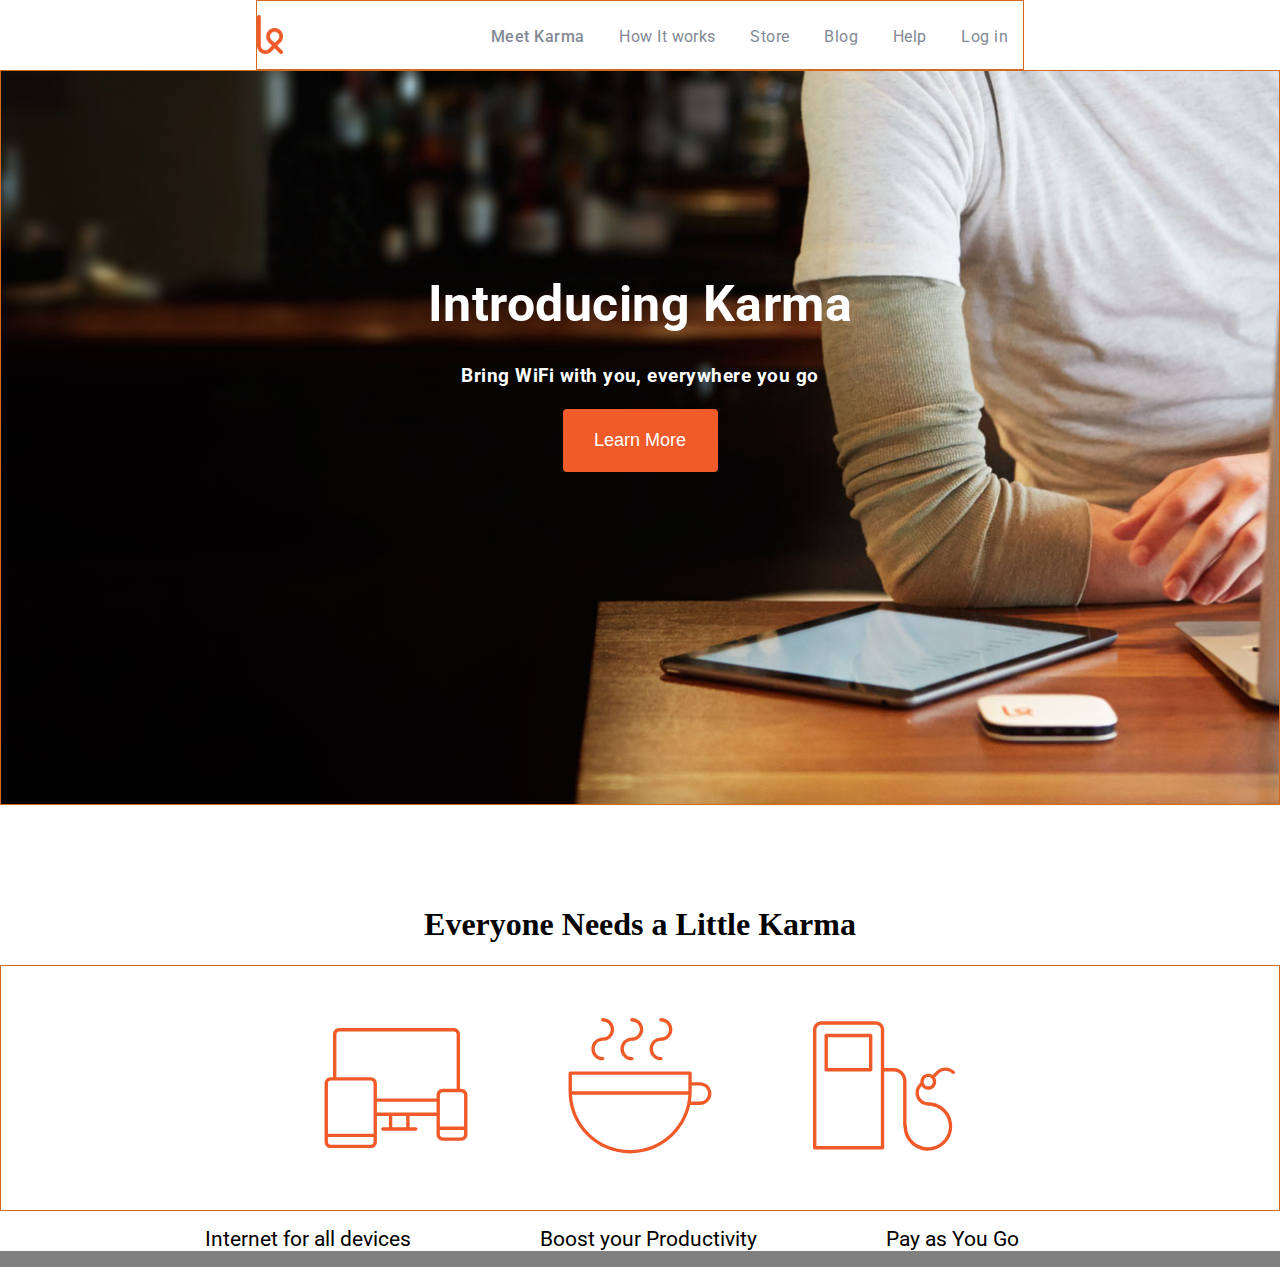
==== indexThinkFul.html @ de85fd3c "complete message" ====
<!DOCTYPE html>
<html lang="en">
<head>
	<link rel="normalize css" href="css/normalize.css">
	<link rel="stylesheet" href="css/style.css">
	<link href='http://fonts.googleapis.com/css?family=Roboto:400,500,300' rel='stylesheet' type='text/css'>
	<meta charset="UTF-8">
	<link href='https://fonts.googleapis.com/css?family=Lato' rel='stylesheet' type='text/css'>

	<title>Karma</title>
</head>
	<nav class="top-navigation">
		<div class="content">
			<ul class="links">
			    <li class="active"><a href="">Meet Karma</a></li>
			    <li class="inactive"><a href="">How It works</a></li>
			    <li class="inactive"><a href="">Store</a></li>
			    <li class="inactive"><a href="">Blog</a></li>
			    <li class="inactive"><a href="">Help</a></li>
			    <li class="inactive"><a href="">Log in</a></li>
			</ul>
			<img class="logo" src="images/karmalogo.jpeg" alt="Karma" width="26;" style="padding-top:14px">	
		</div>
	</nav>	
<body>
	<div class="introduction" class=middleportion>
		<h1 class="introductiontext">Introducing Karma</h1>
		<h3>Bring WiFi with you, everywhere you go</h3>
		<a href=""><button class="learnmore">Learn More</button></a>

	</div>

	<section class="iconpart">
		<h1>Everyone Needs a Little Karma</h1>
		<div class="devices">
			<img src="images/devices.svg" alt="devices">
			<img src="images/coffee.svg" alt="coffee">
			<img src="images/refill.svg" alt="refill">
		</div>
			<ul class="iconslist">
				<li>Internet for all devices</li>
				<li>Boost your Productivity</li>
				<li>Pay as You Go</li>
			</ul>
	</section>

<footer>
</footer>

</body>
</html>
---- css/style.css ----
html {
  box-sizing: border-box;
}
*, *:before, *:after {
  box-sizing: inherit;
}

body {
    background-color: grey;
    margin:0;
    padding:0;
}

div {
    border: 1px solid Chocolate;
}

.top-navigation{
	background-color: #fff;	
	box-sizing:border-box;
}

.top-navigation > .content {
	width:60%;
	height:4.375rem;
	margin: 0 auto;
	font-family: 'Roboto', sans-serif;
	font-size: 16px;
	color: #838994;
	letter-spacing: 0.03em;
	-webkit-font-smoothing


}

.links {
	float:right;

}

.links > li{
	display:inline-block;
	margin:10px 15px;
	
}

li > a:link, 
a:visited{
	text-decoration: none;
	color:#838994;
}

.top-navigation .links > .active {
	color: #4c5058;
    font-weight: 500;
}

li >a:hover{
	color:black;
}

.introduction {
	background-image:url(../images/backgroundimage.jpg);
	background-position:center bottom;
	height:45.938rem;
	background-repeat:no-repeat;
  	background-size:cover;
  	text-align:center;
  	font-family: 'Roboto', sans-serif;
  	font-weight:50;
  	letter-spacing: 0.03em;
	-webkit-font-smoothing;
	padding-top:10em;
	margin:0;

}

.introduction > h1, h3{
	color:white;
	padding: 0.2em 0;
	
}

.introductiontext{
	margin-bottom: .2em;
	font-size:50px;
}

.learnmore{
	width: 9.688rem;
	border-radius: 4px;
	border-style: none;
	background-color: #f15a29;
	color:white;
	font-size: 1.125rem;
	padding: 1.3rem 1.5rem;
	cursor:pointer;
}

.learnmore:hover {
	background-color:#b34700;

}

.iconpart{
	text-align:center;
	padding-top:5em;
	background-color: white;
}

.devices{
	display:inline block;
	text-decoration: none;
	font-family:'Roboto', sans-serif;
	width:auto;
	height:auto;

}

.devices > img {
	padding:3em;
	height:15em;
	
}

.iconslist{
	margin-right:6em;

}

.iconslist > li {
	font-family:'Roboto', sans-serif;
	font-size:1.3em;
	display:inline-block;
	padding:0em 3em;

}
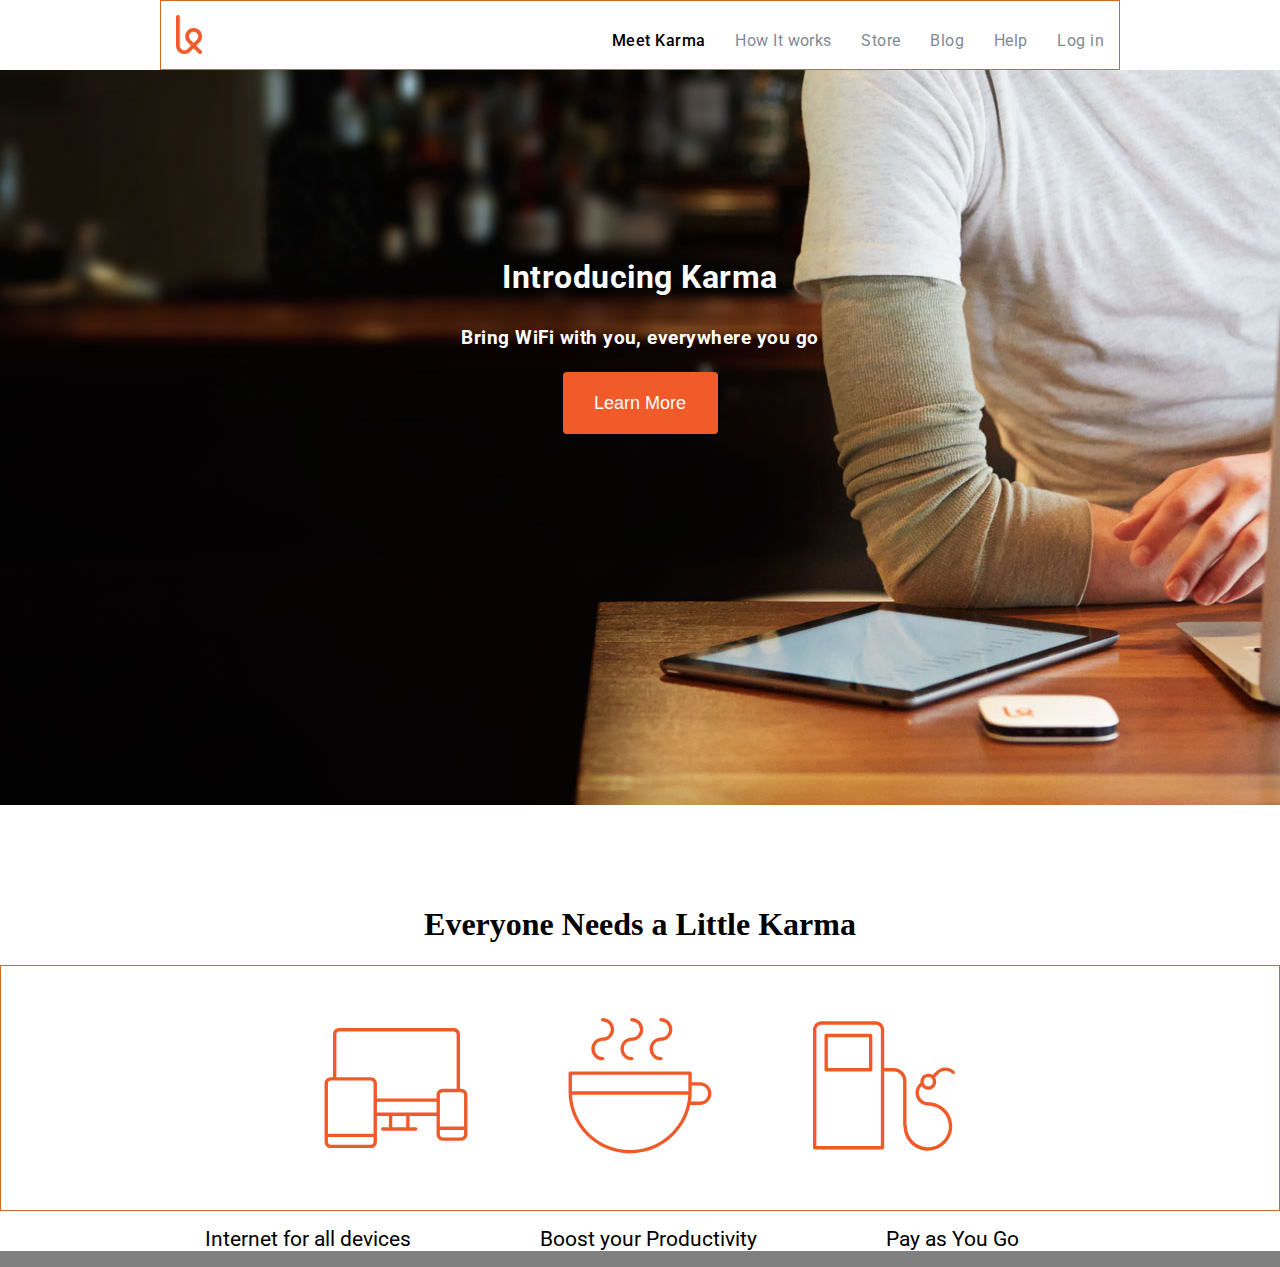
==== commit f1fd3f9c: "message complete" ====
--- a/indexThinkFul.html
+++ b/indexThinkFul.html
@@ -3,33 +3,32 @@
 <head>
 	<link rel="normalize css" href="css/normalize.css">
 	<link rel="stylesheet" href="css/style.css">
+	<link href="//maxcdn.bootstrapcdn.com/font-awesome/4.2.0/css/font-awesome.min.css" rel="stylesheet">
 	<link href='http://fonts.googleapis.com/css?family=Roboto:400,500,300' rel='stylesheet' type='text/css'>
 	<meta charset="UTF-8">
 	<link href='https://fonts.googleapis.com/css?family=Lato' rel='stylesheet' type='text/css'>
 
 	<title>Karma</title>
 </head>
+<body>	
 	<nav class="top-navigation">
 		<div class="content">
 			<ul class="links">
-			    <li class="active"><a href="">Meet Karma</a></li>
-			    <li class="inactive"><a href="">How It works</a></li>
-			    <li class="inactive"><a href="">Store</a></li>
-			    <li class="inactive"><a href="">Blog</a></li>
-			    <li class="inactive"><a href="">Help</a></li>
-			    <li class="inactive"><a href="">Log in</a></li>
+			    <li class="active">Meet Karma</li>
+			    <li>How It works</li>
+			    <li>Store</li>
+			    <li>Blog</li>
+			    <li>Help</li>
+			    <li>Log in</li>
 			</ul>
-			<img class="logo" src="images/karmalogo.jpeg" alt="Karma" width="26;" style="padding-top:14px">	
+			<img class="logo" src="images/karmalogo.jpeg" alt="Karma" width="26;">
 		</div>
 	</nav>	
-<body>
-	<div class="introduction" class=middleportion>
-		<h1 class="introductiontext">Introducing Karma</h1>
-		<h3>Bring WiFi with you, everywhere you go</h3>
-		<a href=""><button class="learnmore">Learn More</button></a>
-
-	</div>
-
+	<section class="introduction">
+			<h1 class="content">Introducing Karma</h1>
+			<h3>Bring WiFi with you, everywhere you go</h3>
+			<a href=""><button class="learnmore">Learn More</button></a>
+	</section>
 	<section class="iconpart">
 		<h1>Everyone Needs a Little Karma</h1>
 		<div class="devices">
--- a/css/style.css
+++ b/css/style.css
@@ -21,50 +21,45 @@
 }
 
 .top-navigation > .content {
-	width:60%;
+	width:60rem;
+	padding: 14px 15px;
 	height:4.375rem;
 	margin: 0 auto;
-	font-family: 'Roboto', sans-serif;
-	font-size: 16px;
-	color: #838994;
-	letter-spacing: 0.03em;
-	-webkit-font-smoothing
-
 
 }
 
-.links {
+.top-navigation .links {
 	float:right;
+	font-family: 'Roboto', sans-serif;
+	color: #838994;
+	font-size: 16px;
+	letter-spacing: 0.03em;
+	-webkit-font-smoothing:antialiased;
 
 }
 
-.links > li{
+.top-navigation .links li{
 	display:inline-block;
-	margin:10px 15px;
+	margin-left:25px;
 	
 }
 
-li > a:link, 
-a:visited{
-	text-decoration: none;
-	color:#838994;
+.top-navigation .links .active {
+	color: black;
+    font-weight: 500;	
 }
 
-.top-navigation .links > .active {
-	color: #4c5058;
-    font-weight: 500;
-}
-
-li >a:hover{
-	color:black;
+.top-navigation .links li:hover {
+    cursor: pointer;
+    color: #333333;
 }
 
 .introduction {
 	background-image:url(../images/backgroundimage.jpg);
 	background-position:center bottom;
-	height:45.938rem;
 	background-repeat:no-repeat;
   	background-size:cover;
+  	height:45.938rem;
   	text-align:center;
   	font-family: 'Roboto', sans-serif;
   	font-weight:50;
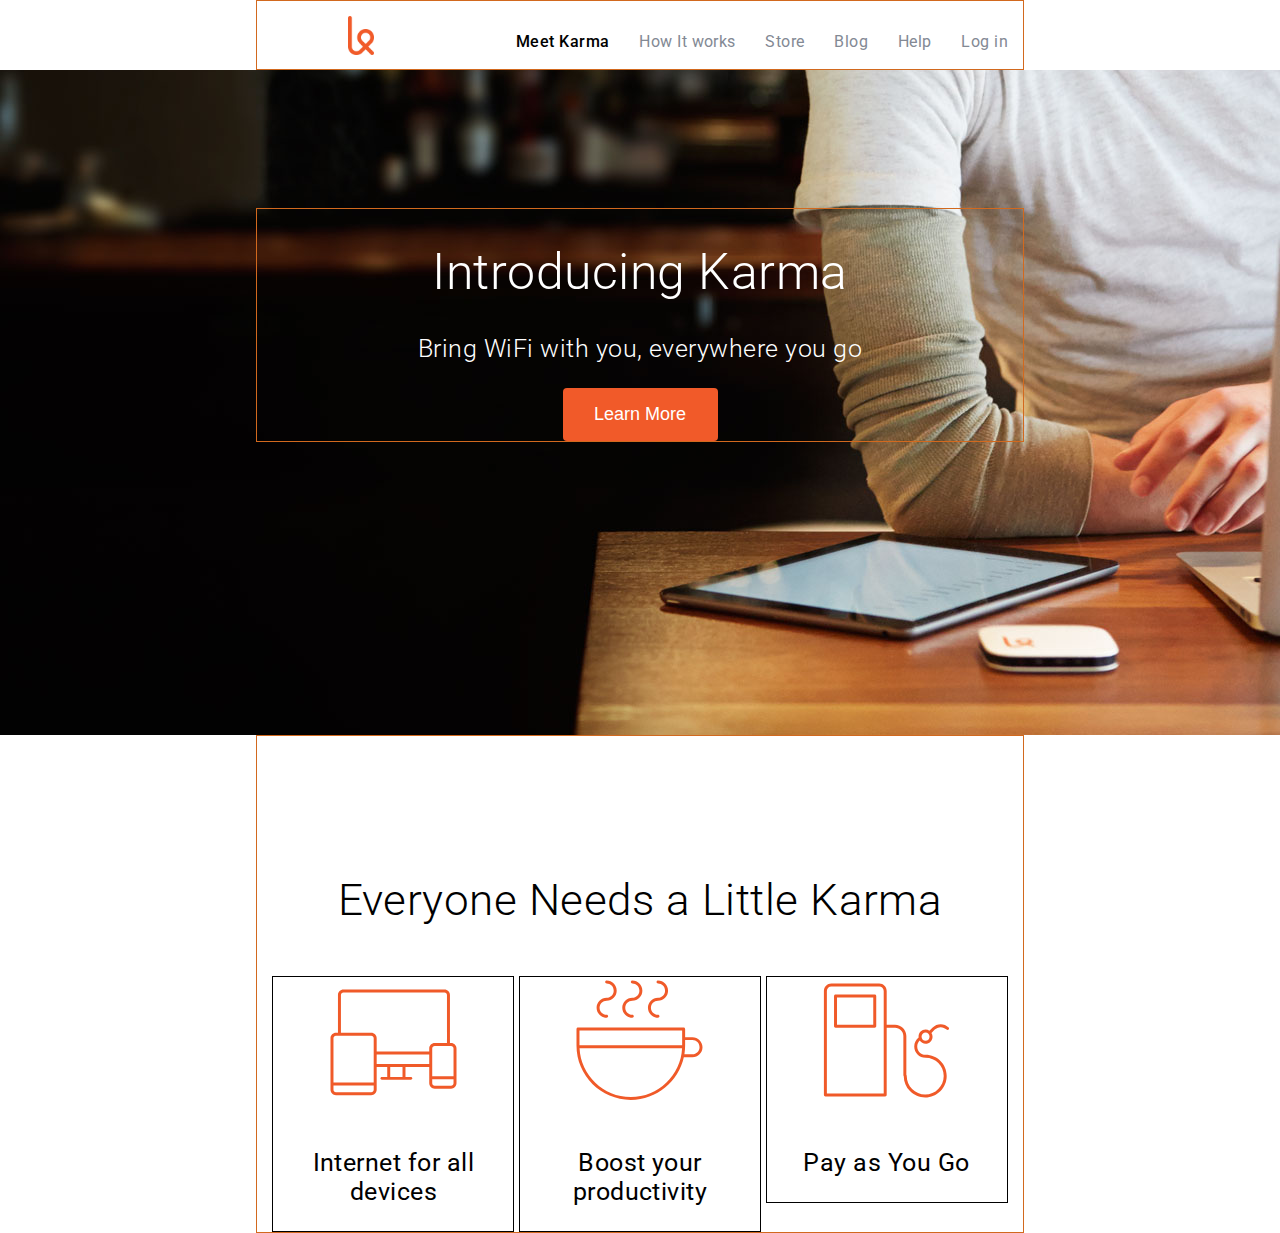
==== commit 54ba16a6: "message complete" ====
--- a/indexThinkFul.html
+++ b/indexThinkFul.html
@@ -25,22 +25,28 @@
 		</div>
 	</nav>	
 	<section class="introduction">
-			<h1 class="content">Introducing Karma</h1>
+		<div class="content">	
+			<h1>Introducing Karma</h1>
 			<h3>Bring WiFi with you, everywhere you go</h3>
-			<a href=""><button class="learnmore">Learn More</button></a>
+			<button>Learn More</button>
+		</div>
 	</section>
-	<section class="iconpart">
-		<h1>Everyone Needs a Little Karma</h1>
-		<div class="devices">
-			<img src="images/devices.svg" alt="devices">
-			<img src="images/coffee.svg" alt="coffee">
-			<img src="images/refill.svg" alt="refill">
-		</div>
-			<ul class="iconslist">
-				<li>Internet for all devices</li>
-				<li>Boost your Productivity</li>
-				<li>Pay as You Go</li>
-			</ul>
+	<section class="cases">
+		<div class="content">
+			<h2>Everyone Needs a Little Karma</h2>
+			<div class="devices">
+				<image src="images/devices.svg">
+				<h3>Internet for all devices</h3>
+			</div>
+			<div class="devices">
+				<image src="images/coffee.svg">
+				<h3>Boost your productivity</h3>
+			</div>
+			<div class="devices">
+				<image src="images/refill.svg">
+				<h3>Pay as You Go</h3>
+			</div>
+		</div>	
 	</section>
 
 <footer>
--- a/css/style.css
+++ b/css/style.css
@@ -6,9 +6,12 @@
 }
 
 body {
-    background-color: grey;
+    background-color: white;
     margin:0;
     padding:0;
+    font-family: 'Roboto', sans-serif;
+    letter-spacing: 0.03em;
+	-webkit-font-smoothing:antialiased;
 }
 
 div {
@@ -17,24 +20,28 @@
 
 .top-navigation{
 	background-color: #fff;	
-	box-sizing:border-box;
+	position:fixed;
+	width:100%;
+	z-index:9999;
 }
 
-.top-navigation > .content {
-	width:60rem;
-	padding: 14px 15px;
+.content{	
+	margin: 0 auto;
+	width:60%;
+	padding: 0 0.938rem;
+	box-sizing:border-box;
+	text-align:center;
+}
+
+.top-navigation .content {
 	height:4.375rem;
-	margin: 0 auto;
-
+	padding-top: 15px;
 }
 
 .top-navigation .links {
 	float:right;
-	font-family: 'Roboto', sans-serif;
 	color: #838994;
 	font-size: 16px;
-	letter-spacing: 0.03em;
-	-webkit-font-smoothing:antialiased;
 
 }
 
@@ -60,74 +67,66 @@
 	background-repeat:no-repeat;
   	background-size:cover;
   	height:45.938rem;
-  	text-align:center;
-  	font-family: 'Roboto', sans-serif;
-  	font-weight:50;
-  	letter-spacing: 0.03em;
-	-webkit-font-smoothing;
-	padding-top:10em;
-	margin:0;
+  	overflow:auto;
 
 }
 
-.introduction > h1, h3{
-	color:white;
-	padding: 0.2em 0;
-	
+.introduction .content {
+	margin-top: 13em;
+  	font-weight:50;
+  	color:white;
 }
 
-.introductiontext{
-	margin-bottom: .2em;
-	font-size:50px;
+.introduction h1 {
+	font-size:3.125rem;
+	font-weight:300;
 }
 
-.learnmore{
+.introduction h3 {
+	font-size:1.563rem;
+	font-weight:300;
+}
+
+button {
 	width: 9.688rem;
 	border-radius: 4px;
 	border-style: none;
 	background-color: #f15a29;
 	color:white;
 	font-size: 1.125rem;
-	padding: 1.3rem 1.5rem;
-	cursor:pointer;
+	padding: 1rem 1.5rem;
 }
 
-.learnmore:hover {
+button:hover {
+	cursor:pointer;
 	background-color:#b34700;
 
 }
 
-.iconpart{
-	text-align:center;
-	padding-top:5em;
-	background-color: white;
+.cases h2 {
+	font-size:2.75rem;
+	font-weight:300;
+	margin:8.625rem 0 3.125rem 0;
 }
 
-.devices{
-	display:inline block;
-	text-decoration: none;
-	font-family:'Roboto', sans-serif;
-	width:auto;
-	height:auto;
+.cases .content .devices {
+	width:32.9%;
+	display:inline-block;
+	/*styles ot assist with debugging */
+	border: 1px solid black;
+	box-sizing:border-box;
+	vertical-align: top;
 
 }
 
-.devices > img {
-	padding:3em;
-	height:15em;
-	
+.cases .content .devices img {
+	height:127px;
+	width:127px;
 }
 
-.iconslist{
-	margin-right:6em;
-
+.cases .content .devices h3 {
+	margin-top: 2.5rem;
+	font-size: 1.563rem;
+	font-weight: 400;
+	vertical-align:text-top;
 }
-
-.iconslist > li {
-	font-family:'Roboto', sans-serif;
-	font-size:1.3em;
-	display:inline-block;
-	padding:0em 3em;
-
-}
-
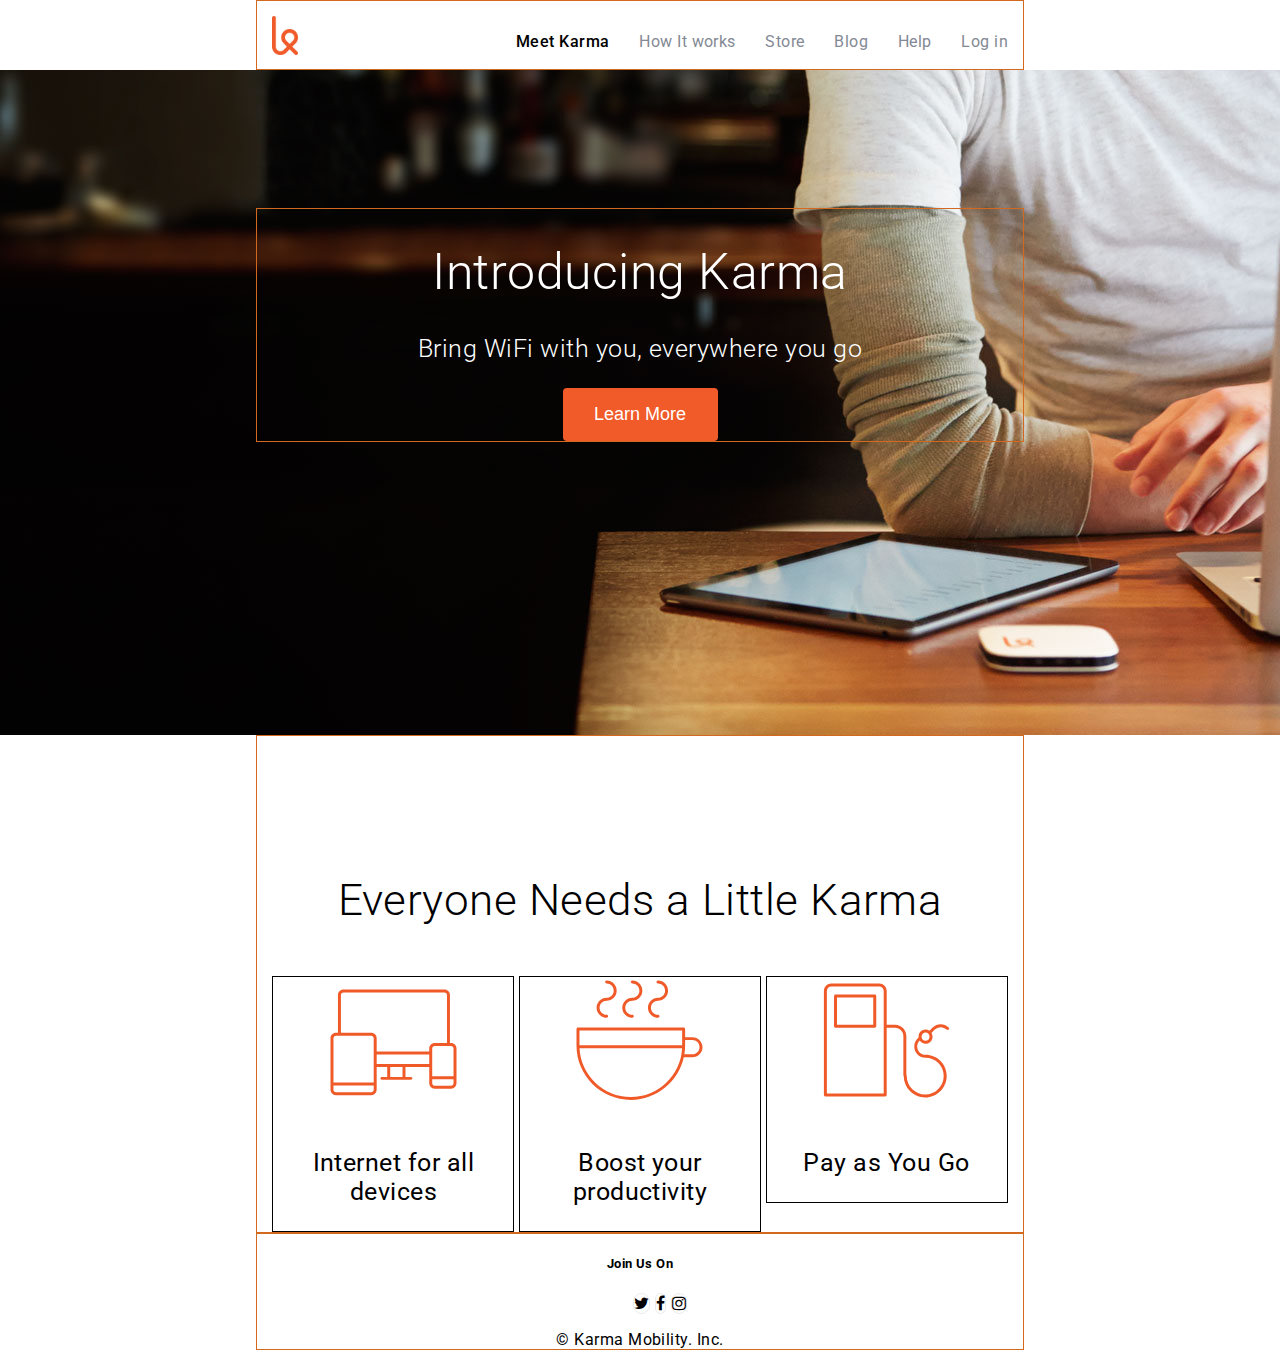
==== commit 84568f43: "footer additions" ====
--- a/indexThinkFul.html
+++ b/indexThinkFul.html
@@ -3,8 +3,8 @@
 <head>
 	<link rel="normalize css" href="css/normalize.css">
 	<link rel="stylesheet" href="css/style.css">
-	<link href="//maxcdn.bootstrapcdn.com/font-awesome/4.2.0/css/font-awesome.min.css" rel="stylesheet">
-	<link href='http://fonts.googleapis.com/css?family=Roboto:400,500,300' rel='stylesheet' type='text/css'>
+	<link href="https://maxcdn.bootstrapcdn.com/font-awesome/4.2.0/css/font-awesome.min.css" rel="stylesheet">
+	<link href='https://fonts.googleapis.com/css?family=Roboto:400,500,300' rel='stylesheet' type='text/css'>
 	<meta charset="UTF-8">
 	<link href='https://fonts.googleapis.com/css?family=Lato' rel='stylesheet' type='text/css'>
 
@@ -50,6 +50,15 @@
 	</section>
 
 <footer>
+	<div class="content">
+		<h5>Join Us On</h5>
+		<ul class="socialicons">
+			<li><i class="fa fa-twitter"></i></li>
+			<li><i class="fa fa-facebook"></i></li>
+			<li><i class="fa fa-instagram"></i></li>
+		</ul>	
+		<span class="copy">© Karma Mobility. Inc.</span>
+	</div>
 </footer>
 
 </body>
--- a/css/style.css
+++ b/css/style.css
@@ -36,6 +36,10 @@
 .top-navigation .content {
 	height:4.375rem;
 	padding-top: 15px;
+}
+
+.top-navigation .content .logo {
+	float:left;
 }
 
 .top-navigation .links {
@@ -130,3 +134,13 @@
 	font-weight: 400;
 	vertical-align:text-top;
 }
+
+footer ul.socialicons {
+	list-style-type: none;
+}
+
+footer .socialicons li{
+	display:inline-block;
+	border: 1px solid #eaebec;
+	border-radius: 1.25rem;
+}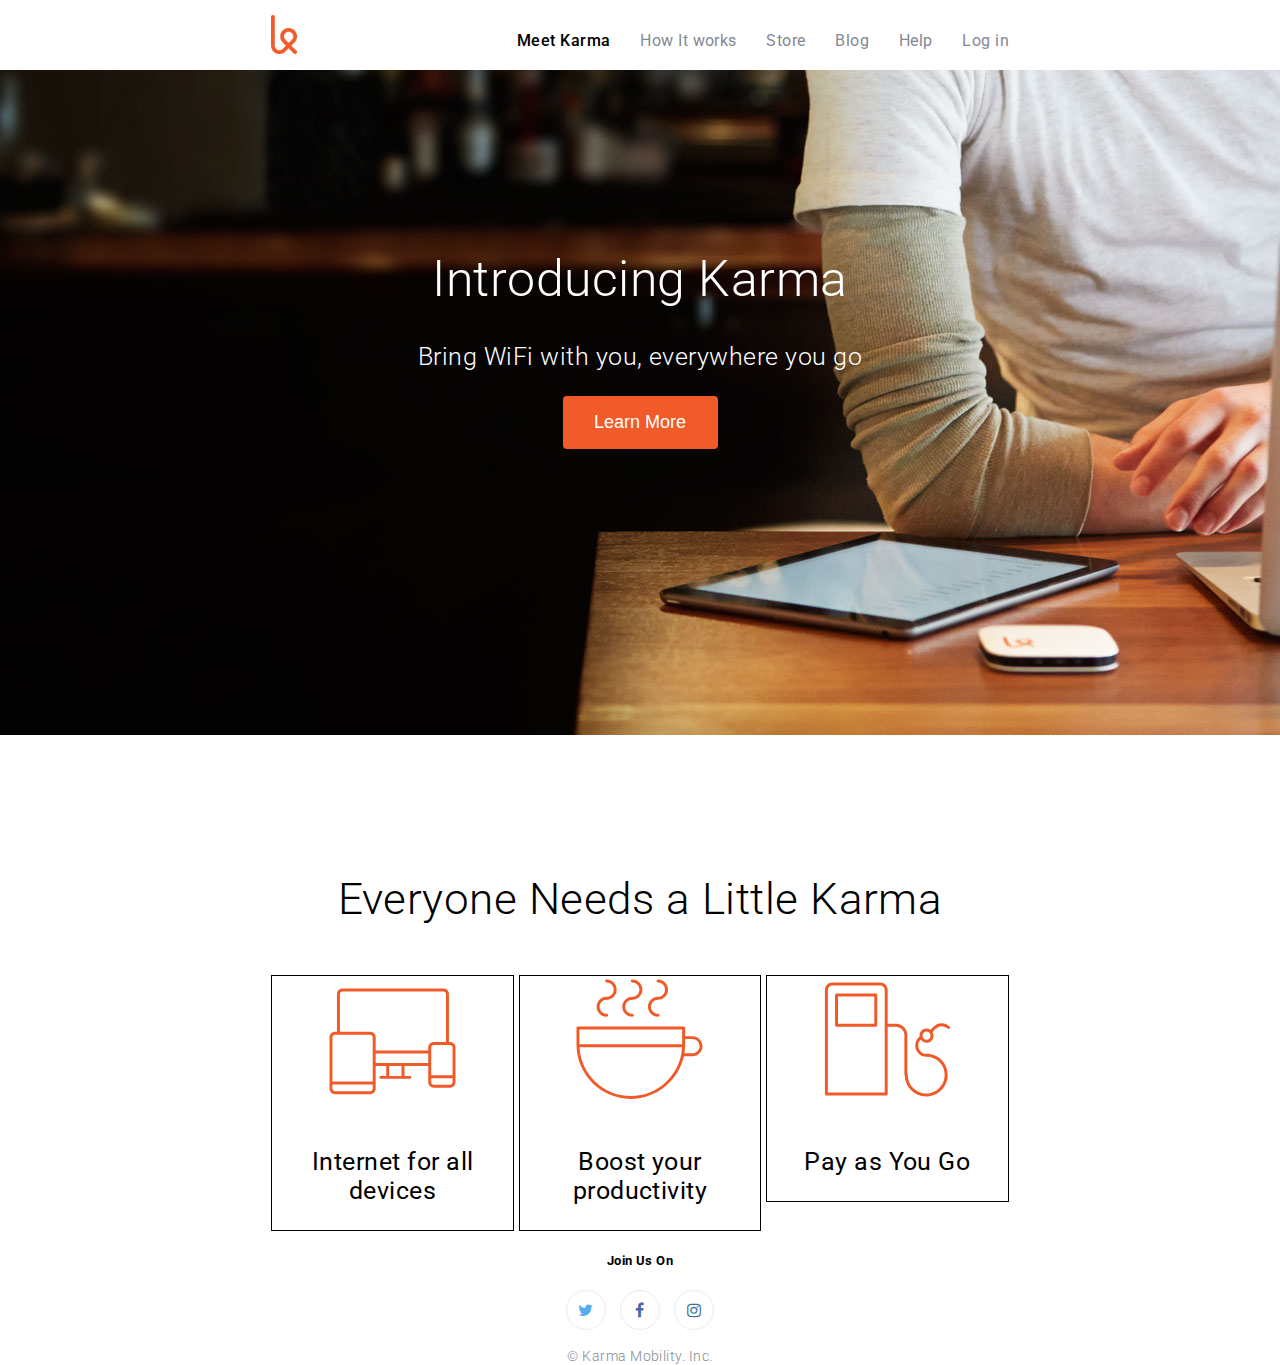
==== commit a2b458be: "footer done" ====
--- a/indexThinkFul.html
+++ b/indexThinkFul.html
@@ -53,9 +53,9 @@
 	<div class="content">
 		<h5>Join Us On</h5>
 		<ul class="socialicons">
-			<li><i class="fa fa-twitter"></i></li>
-			<li><i class="fa fa-facebook"></i></li>
-			<li><i class="fa fa-instagram"></i></li>
+			<li class="twitter"><i class="fa fa-twitter"></i></li>
+			<li class="facebook"><i class="fa fa-facebook"></i></li>
+			<li class="instagram"><i class="fa fa-instagram"></i></li>
 		</ul>	
 		<span class="copy">© Karma Mobility. Inc.</span>
 	</div>
--- a/css/style.css
+++ b/css/style.css
@@ -5,17 +5,14 @@
   box-sizing: inherit;
 }
 
-body {
+body,
+footer {
     background-color: white;
     margin:0;
     padding:0;
     font-family: 'Roboto', sans-serif;
     letter-spacing: 0.03em;
 	-webkit-font-smoothing:antialiased;
-}
-
-div {
-    border: 1px solid Chocolate;
 }
 
 .top-navigation{
@@ -82,6 +79,7 @@
 }
 
 .introduction h1 {
+	margin-top: 5em;
 	font-size:3.125rem;
 	font-weight:300;
 }
@@ -137,10 +135,34 @@
 
 footer ul.socialicons {
 	list-style-type: none;
+	padding:0;
 }
 
 footer .socialicons li{
 	display:inline-block;
 	border: 1px solid #eaebec;
 	border-radius: 1.25rem;
-}+	width:2.5rem;
+	height:2.5rem;
+	margin:0 5px;
+	padding:0.625rem 0;
+
+}
+
+footer .socialicons .twitter {
+	color:#55acee;
+}
+
+footer .socialicons .facebook {
+	color:#4c66a4;
+}
+
+footer .socialicons .instagram{
+	color:#3f729b;
+}
+
+span.copy {
+	font-size:0.9rem;
+	font-weight:300;
+	color:#838994;
+}	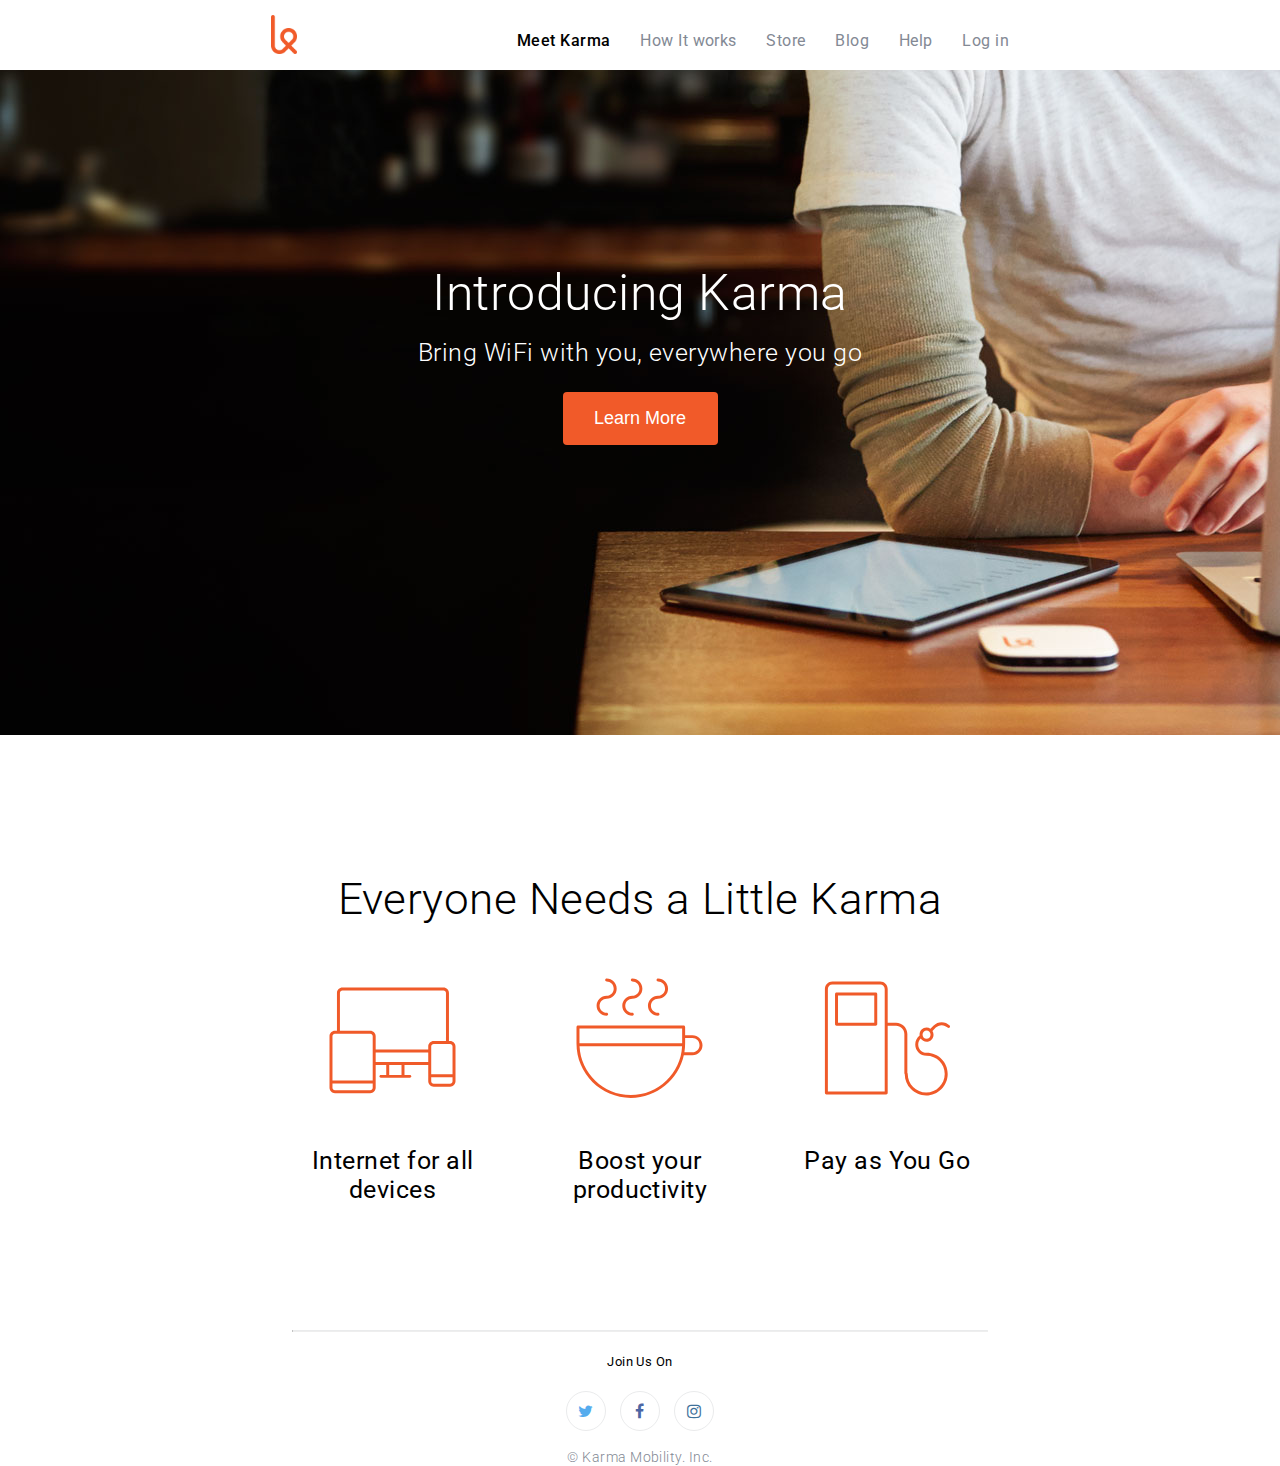
==== commit 171518b9: "completed Karma page" ====
--- a/indexThinkFul.html
+++ b/indexThinkFul.html
@@ -51,6 +51,7 @@
 
 <footer>
 	<div class="content">
+		<hr>
 		<h5>Join Us On</h5>
 		<ul class="socialicons">
 			<li class="twitter"><i class="fa fa-twitter"></i></li>
--- a/css/style.css
+++ b/css/style.css
@@ -22,7 +22,7 @@
 	z-index:9999;
 }
 
-.content{	
+.content {	
 	margin: 0 auto;
 	width:60%;
 	padding: 0 0.938rem;
@@ -43,7 +43,6 @@
 	float:right;
 	color: #838994;
 	font-size: 16px;
-
 }
 
 .top-navigation .links li{
@@ -69,22 +68,22 @@
   	background-size:cover;
   	height:45.938rem;
   	overflow:auto;
-
 }
 
 .introduction .content {
-	margin-top: 13em;
+  	margin-top: 16.5em;
   	font-weight:50;
   	color:white;
 }
 
 .introduction h1 {
-	margin-top: 5em;
+	margin:0;
 	font-size:3.125rem;
 	font-weight:300;
 }
 
 .introduction h3 {
+	margin-top:1rem;
 	font-size:1.563rem;
 	font-weight:300;
 }
@@ -105,6 +104,10 @@
 
 }
 
+.cases {
+	padding-bottom:5rem;
+}
+
 .cases h2 {
 	font-size:2.75rem;
 	font-weight:300;
@@ -115,7 +118,6 @@
 	width:32.9%;
 	display:inline-block;
 	/*styles ot assist with debugging */
-	border: 1px solid black;
 	box-sizing:border-box;
 	vertical-align: top;
 
@@ -131,6 +133,19 @@
 	font-size: 1.563rem;
 	font-weight: 400;
 	vertical-align:text-top;
+}
+
+footer hr {
+	border-top:1px solid #eaebec;
+	margin:1.313rem;
+	display:block;
+}
+
+footer h5{
+	font-size:0.83em;
+	font-weight:initial;
+	-webkit-margin-before: 1.67em;
+    -webkit-margin-after: 1.67em;
 }
 
 footer ul.socialicons {
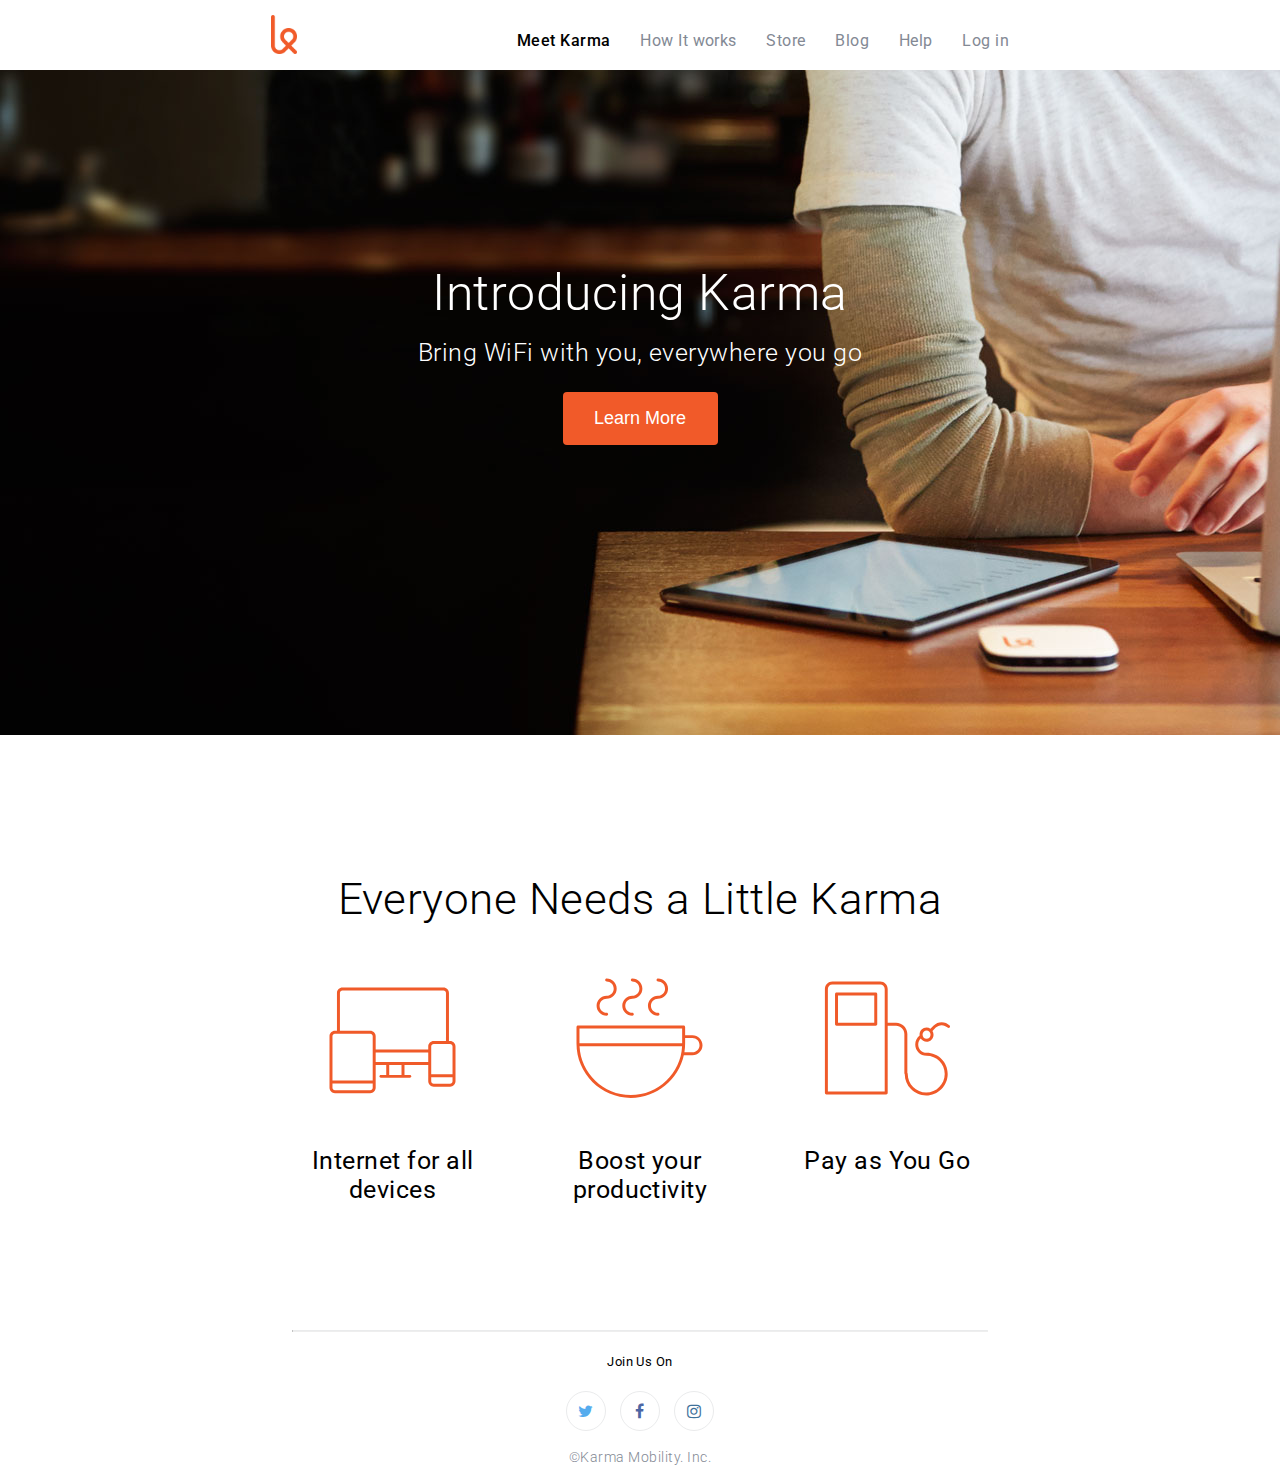
==== commit c2ed3992: "updated html file" ====
--- a/indexThinkFul.html
+++ b/indexThinkFul.html
@@ -1,6 +1,7 @@
 <!DOCTYPE html>
 <html lang="en">
 <head>
+	<link rel="icon" type="image/png" href="favicon_name.png" />
 	<link rel="normalize css" href="css/normalize.css">
 	<link rel="stylesheet" href="css/style.css">
 	<link href="https://maxcdn.bootstrapcdn.com/font-awesome/4.2.0/css/font-awesome.min.css" rel="stylesheet">
@@ -51,14 +52,14 @@
 
 <footer>
 	<div class="content">
-		<hr>
+		<hr />
 		<h5>Join Us On</h5>
 		<ul class="socialicons">
 			<li class="twitter"><i class="fa fa-twitter"></i></li>
 			<li class="facebook"><i class="fa fa-facebook"></i></li>
 			<li class="instagram"><i class="fa fa-instagram"></i></li>
 		</ul>	
-		<span class="copy">© Karma Mobility. Inc.</span>
+		<span class="copy">&#169;Karma Mobility. Inc.</span>
 	</div>
 </footer>
 
